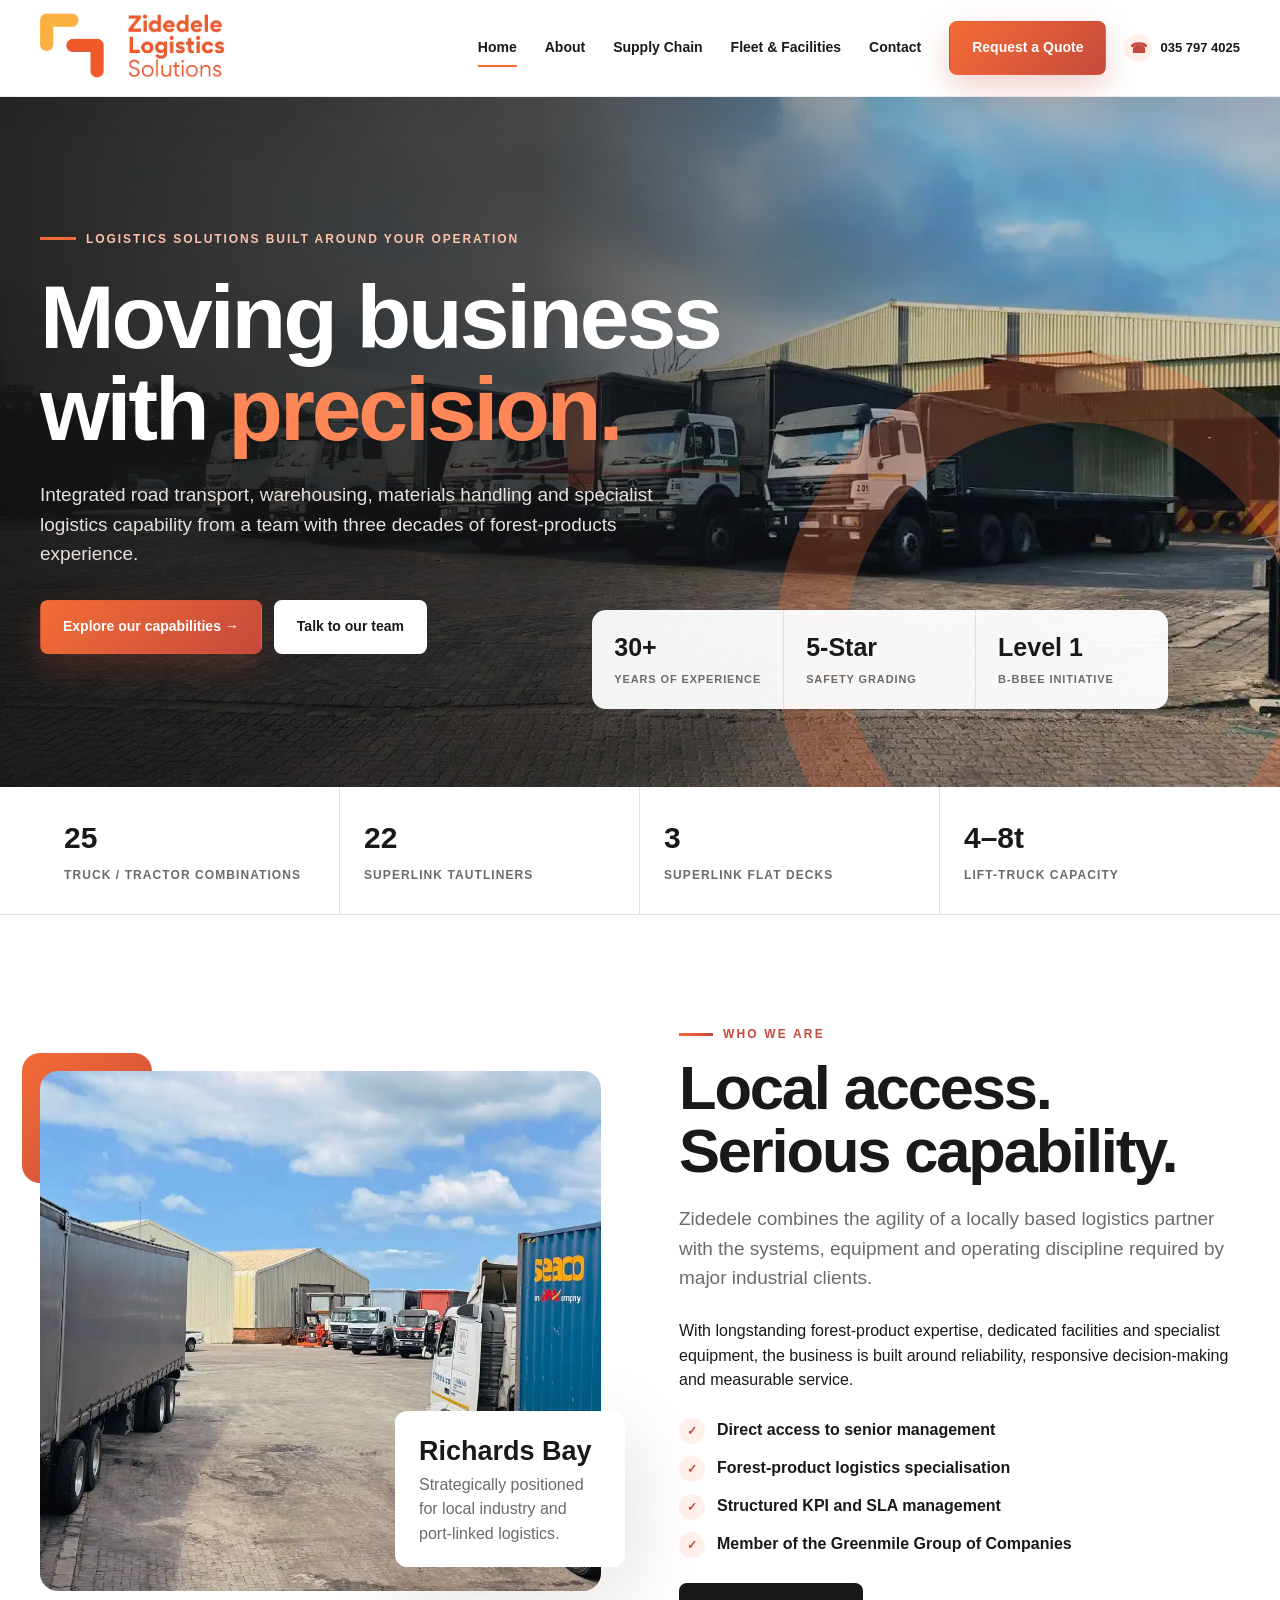
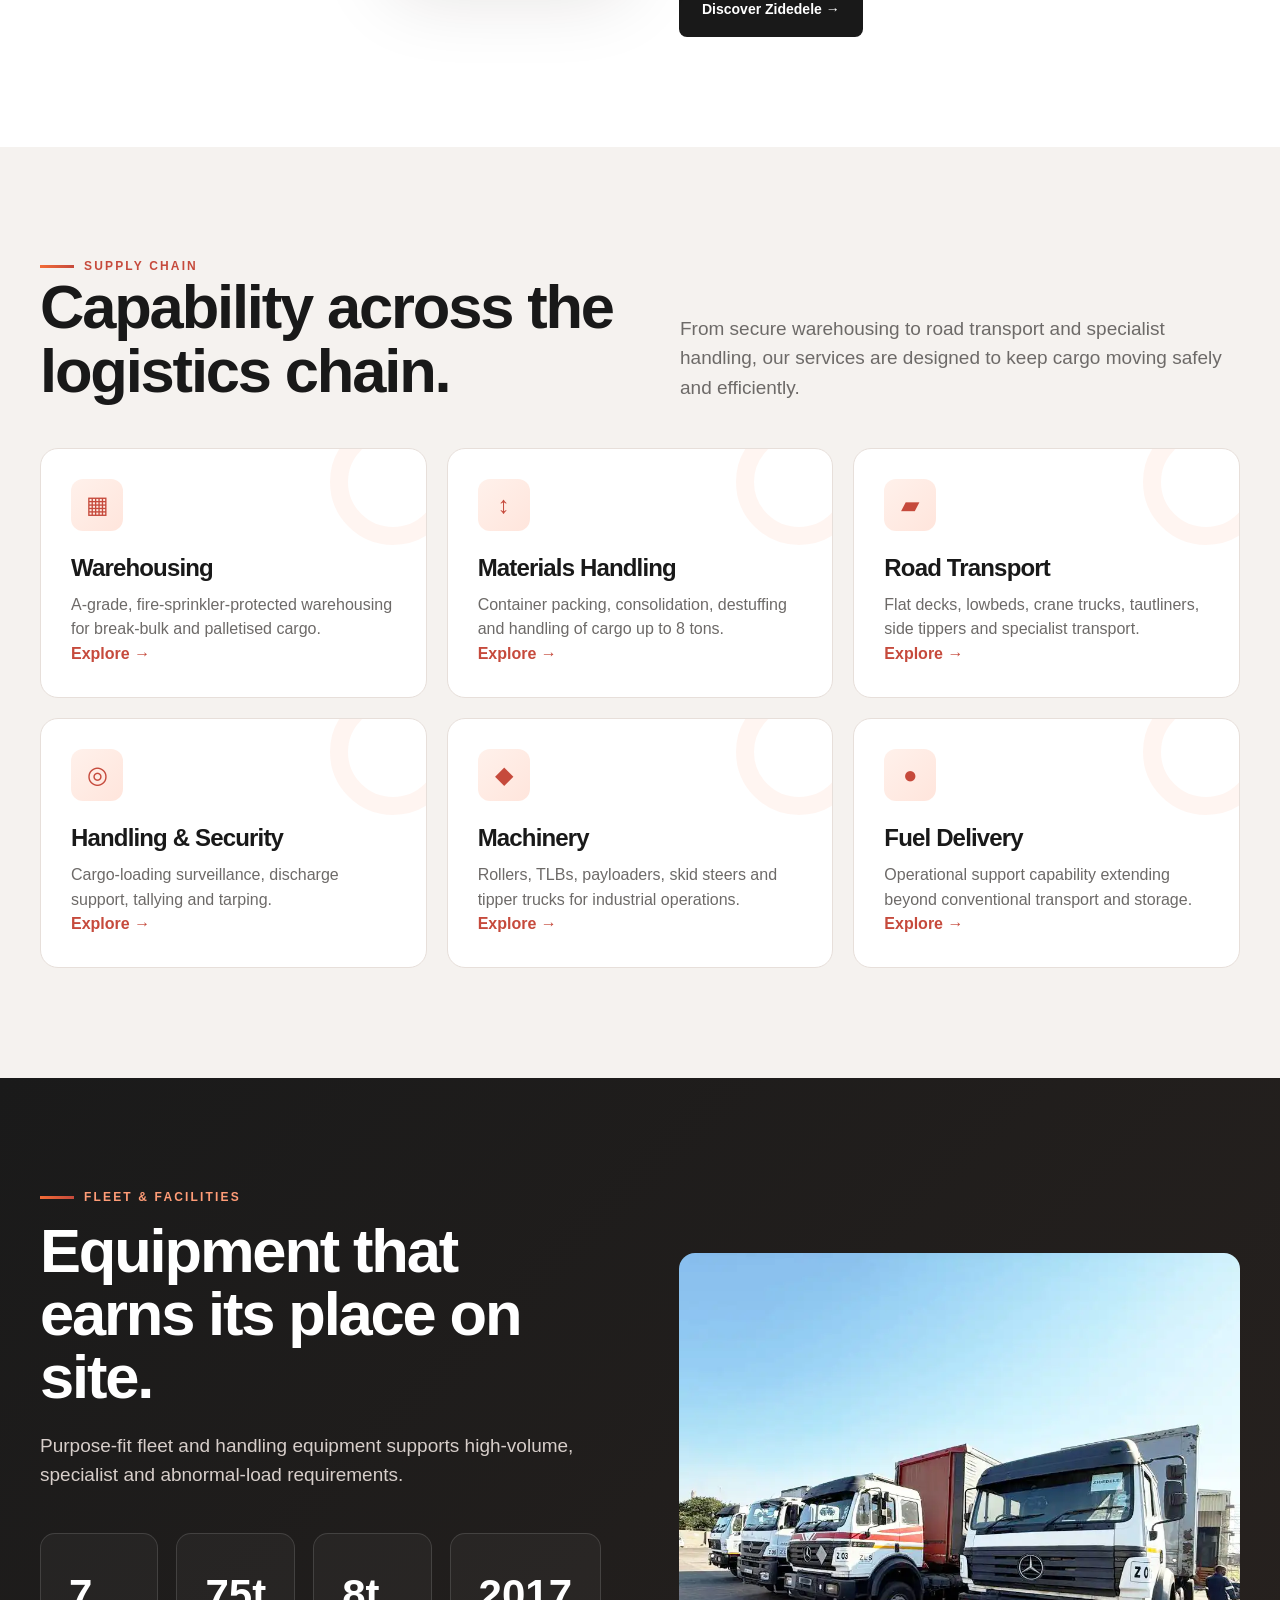
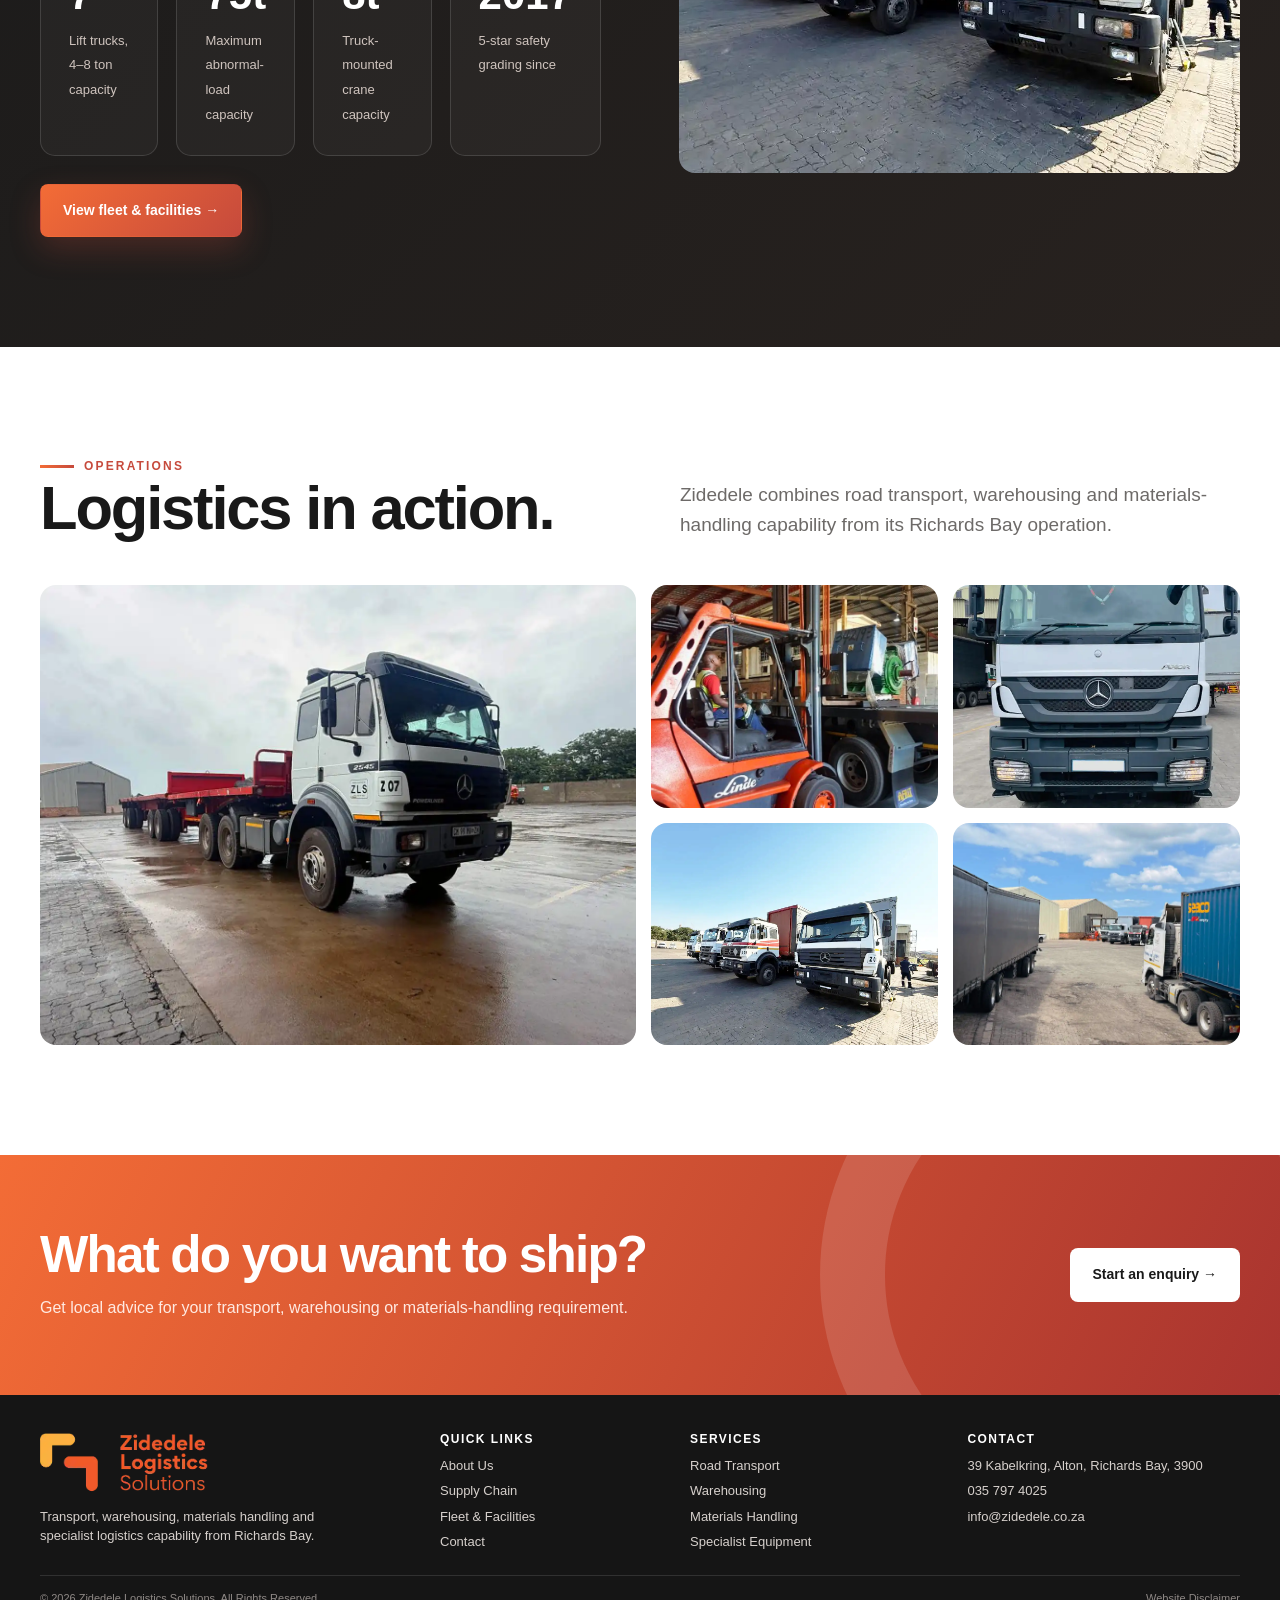
==== index.html @ f8663bba "Initial live Zidedele Logistics website" ====
<!doctype html><html lang="en"><head><meta charset="utf-8"><meta name="viewport" content="width=device-width,initial-scale=1"><meta name="description" content="Zidedele Logistics Solutions provides road transport, warehousing, materials handling and specialist logistics services from Richards Bay, South Africa."><title>Zidedele Logistics Solutions | Transport, Warehousing & Supply Chain</title><link rel="canonical" href="https://www.zidedele.co.za/"><meta name="robots" content="index,follow"><meta name="theme-color" content="#e95732"><meta property="og:type" content="website"><meta property="og:site_name" content="Zidedele Logistics Solutions"><meta property="og:locale" content="en_ZA"><meta property="og:title" content="Zidedele Logistics Solutions | Transport, Warehousing & Supply Chain"><meta property="og:description" content="Zidedele Logistics Solutions provides road transport, warehousing, materials handling and specialist logistics services from Richards Bay, South Africa."><meta property="og:url" content="https://www.zidedele.co.za/"><meta property="og:image" content="https://www.zidedele.co.za/assets/images/hero-banner.webp"><meta property="og:image:width" content="1280"><meta property="og:image:height" content="720"><meta name="twitter:card" content="summary_large_image"><link rel="apple-touch-icon" href="/assets/favicon.png"><script type="application/ld+json">{"@context":"https://schema.org","@type":"LocalBusiness","@id":"https://www.zidedele.co.za/#business","name":"Zidedele Logistics Solutions","url":"https://www.zidedele.co.za/","logo":"https://www.zidedele.co.za/assets/logo.webp","image":"https://www.zidedele.co.za/assets/images/hero-banner.webp","description":"Road transport, warehousing, materials handling and specialist logistics services from Richards Bay, South Africa.","telephone":"+27357974025","email":"info@zidedele.co.za","address":{"@type":"PostalAddress","streetAddress":"39 Kabelkring, Alton","addressLocality":"Richards Bay","addressRegion":"KwaZulu-Natal","postalCode":"3900","addressCountry":"ZA"},"areaServed":"South Africa","parentOrganization":{"@type":"Organization","name":"Greenmile Group of Companies"}}</script><link rel="icon" href="/assets/favicon.png" type="image/png"><link rel="stylesheet" href="/assets/styles.css?v=20261117"></head><body>
<header class="navbar"><div class="container nav-inner"><a href="/"><img class="logo" src="/assets/logo.webp" alt="Zidedele Logistics Solutions"></a><button class="menu-btn" type="button" aria-label="Toggle navigation" aria-expanded="false">☰</button><div class="nav-actions"><nav class="nav-links"><a class="active" href="/">Home</a><a href="/about">About</a><a href="/supply-chain">Supply Chain</a><a href="/fleet-facilities">Fleet & Facilities</a><a href="/contact">Contact</a><a class="btn btn-primary" href="/contact#quote">Request a Quote</a></nav><a class="header-contact" href="tel:+27357974025" aria-label="Call Zidedele Logistics on 035 797 4025"><span class="phone-icon" aria-hidden="true">☎</span><span>035 797 4025</span></a></div></div></header>
<section class="hero"><div class="container"><div class="hero-copy reveal"><div class="hero-kicker">Logistics solutions built around your operation</div><h1>Moving business with <em>precision.</em></h1><p class="lead">Integrated road transport, warehousing, materials handling and specialist logistics capability from a team with three decades of forest-products experience.</p><div class="hero-actions"><a class="btn btn-primary" href="/supply-chain">Explore our capabilities →</a><a class="btn btn-white" href="/contact">Talk to our team</a></div></div><div class="hero-rail"><div class="hero-stat"><strong>30+</strong><span>Years of experience</span></div><div class="hero-stat"><strong>5-Star</strong><span>Safety grading</span></div><div class="hero-stat"><strong>Level 1</strong><span>B-BBEE initiative</span></div></div></div></section>
<section class="trustbar"><div class="container trustgrid"><div class="trustitem"><strong>25</strong><span>Truck / tractor combinations</span></div><div class="trustitem"><strong>22</strong><span>Superlink tautliners</span></div><div class="trustitem"><strong>3</strong><span>Superlink flat decks</span></div><div class="trustitem"><strong>4–8t</strong><span>Lift-truck capacity</span></div></div></section>
<section class="section"><div class="container split"><div class="media-frame reveal"><img src="/assets/images/fleet-warehouse.webp" alt="Zidedele fleet and warehouse operation" loading="lazy"><div class="media-tag"><strong>Richards Bay</strong><span class="muted">Strategically positioned for local industry and port-linked logistics.</span></div></div><div class="content reveal"><div class="eyebrow">Who we are</div><h2>Local access. Serious capability.</h2><p class="lead">Zidedele combines the agility of a locally based logistics partner with the systems, equipment and operating discipline required by major industrial clients.</p><p>With longstanding forest-product expertise, dedicated facilities and specialist equipment, the business is built around reliability, responsive decision-making and measurable service.</p><div class="checklist"><div class="check"><i>✓</i><span>Direct access to senior management</span></div><div class="check"><i>✓</i><span>Forest-product logistics specialisation</span></div><div class="check"><i>✓</i><span>Structured KPI and SLA management</span></div><div class="check"><i>✓</i><span>Member of the Greenmile Group of Companies</span></div></div><a class="btn btn-dark" href="/about">Discover Zidedele →</a></div></div></section>
<section class="section services-bg"><div class="container"><div class="section-head reveal"><div><div class="eyebrow">Supply chain</div><h2>Capability across the logistics chain.</h2></div><p class="lead">From secure warehousing to road transport and specialist handling, our services are designed to keep cargo moving safely and efficiently.</p></div><div class="cards"><div class="card reveal"><div class="icon">▦</div><h3>Warehousing</h3><p>A-grade, fire-sprinkler-protected warehousing for break-bulk and palletised cargo.</p><a class="arrow" href="/supply-chain#warehousing">Explore →</a></div><div class="card reveal"><div class="icon">↕</div><h3>Materials Handling</h3><p>Container packing, consolidation, destuffing and handling of cargo up to 8 tons.</p><a class="arrow" href="/supply-chain#handling">Explore →</a></div><div class="card reveal"><div class="icon">▰</div><h3>Road Transport</h3><p>Flat decks, lowbeds, crane trucks, tautliners, side tippers and specialist transport.</p><a class="arrow" href="/supply-chain#transport">Explore →</a></div><div class="card reveal"><div class="icon">◎</div><h3>Handling & Security</h3><p>Cargo-loading surveillance, discharge support, tallying and tarping.</p><a class="arrow" href="/supply-chain#security">Explore →</a></div><div class="card reveal"><div class="icon">◆</div><h3>Machinery</h3><p>Rollers, TLBs, payloaders, skid steers and tipper trucks for industrial operations.</p><a class="arrow" href="/supply-chain#machinery">Explore →</a></div><div class="card reveal"><div class="icon">●</div><h3>Fuel Delivery</h3><p>Operational support capability extending beyond conventional transport and storage.</p><a class="arrow" href="/supply-chain#fuel">Explore →</a></div></div></div></section>
<section class="section band"><div class="container"><div class="split"><div class="content reveal"><div class="eyebrow">Fleet & facilities</div><h2>Equipment that earns its place on site.</h2><p class="lead">Purpose-fit fleet and handling equipment supports high-volume, specialist and abnormal-load requirements.</p><div class="metrics"><div class="metric"><strong>7</strong><span>Lift trucks, 4–8 ton capacity</span></div><div class="metric"><strong>75t</strong><span>Maximum abnormal-load capacity</span></div><div class="metric"><strong>8t</strong><span>Truck-mounted crane capacity</span></div><div class="metric"><strong>2017</strong><span>5-star safety grading since</span></div></div><div style="margin-top:28px"><a class="btn btn-primary" href="/fleet-facilities">View fleet & facilities →</a></div></div><div class="reveal"><div class="photo-strip" style="height:520px;grid-template-columns:1fr"><img src="/assets/images/fleet-warehouse-vehicle.webp" alt="Zidedele truck fleet" loading="lazy"></div></div></div></div></section>
<section class="section"><div class="container"><div class="section-head reveal"><div><div class="eyebrow">Operations</div><h2>Logistics in action.</h2></div><p class="lead">Zidedele combines road transport, warehousing and materials-handling capability from its Richards Bay operation.</p></div><div class="photo-strip reveal"><img src="/assets/images/fleet-image.webp" alt="Zidedele flat-deck truck" loading="lazy"><div class="stack"><img src="/assets/images/fork_lift.webp" alt="Zidedele forklift handling equipment" loading="lazy"><img src="/assets/images/fleet-warehouse-vehicle.webp" alt="Zidedele vehicle fleet" loading="lazy"></div><div class="stack"><img src="/assets/images/truck-front.webp" alt="Zidedele truck" loading="lazy"><img src="/assets/images/fleet-warehouse.webp" alt="Zidedele fleet at warehouse facility" loading="lazy"></div></div></div></section>
<section class="section-sm quote-band"><div class="container"><div><h2>What do you want to ship?</h2><p>Get local advice for your transport, warehousing or materials-handling requirement.</p></div><a class="btn btn-white" href="/contact#quote">Start an enquiry →</a></div></section>
<footer class="footer"><div class="container"><div class="footer-grid"><div><img class="logo footer-logo" src="/assets/logo.webp" alt="Zidedele Logistics Solutions"><p>Transport, warehousing, materials handling and specialist logistics capability from Richards Bay.</p></div><div><h4>Quick Links</h4><div class="footer-links"><a href="/about">About Us</a><a href="/supply-chain">Supply Chain</a><a href="/fleet-facilities">Fleet &amp; Facilities</a><a href="/contact">Contact</a></div></div><div><h4>Services</h4><div class="footer-links"><a href="/supply-chain#transport">Road Transport</a><a href="/supply-chain#warehousing">Warehousing</a><a href="/supply-chain#handling">Materials Handling</a><a href="/fleet-facilities">Specialist Equipment</a></div></div><div><h4>Contact</h4><div class="footer-links"><span>39 Kabelkring, Alton, Richards Bay, 3900</span><a href="tel:+27357974025">035 797 4025</a><a href="mailto:info@zidedele.co.za">info@zidedele.co.za</a></div></div></div><div class="footer-note"><span>© 2026 Zidedele Logistics Solutions. All Rights Reserved.</span><a href="/website-disclaimer">Website Disclaimer</a></div></div></footer><script src="/assets/site.js?v=20261117"></script></body></html>
---- assets/styles.css ----
:root{--orange:#f36c36;--red:#c64a3c;--red2:#a9342f;--ink:#191919;--ink2:#262626;--paper:#fff;--soft:#f5f2ef;--muted:#6d6a68;--line:#e7dfda;--gold:#f4a340;--shadow:0 24px 80px rgba(38,22,14,.14);--radius:22px}
*{box-sizing:border-box}html{scroll-behavior:smooth}body{margin:0;font-family:Inter,Arial,Helvetica,sans-serif;color:var(--ink);background:#fff;line-height:1.55}a{text-decoration:none;color:inherit}img{display:block;width:100%}button,input,textarea,select{font:inherit}.container{width:min(1200px,calc(100% - 48px));margin:auto}.eyebrow{font-size:12px;font-weight:900;letter-spacing:.18em;text-transform:uppercase;color:var(--red);display:flex;align-items:center;gap:10px}.eyebrow:before{content:"";width:34px;height:3px;background:linear-gradient(90deg,var(--orange),var(--red))}.section{padding:110px 0}.section-sm{padding:74px 0}.muted{color:var(--muted)}h1,h2,h3,h4{margin:0;line-height:1.03;letter-spacing:-.035em}h1{font-size:clamp(52px,7vw,92px)}h2{font-size:clamp(38px,4.8vw,66px)}h3{font-size:clamp(24px,2.2vw,32px)}p{margin:0}.lead{font-size:19px;color:var(--muted);max-width:720px}.btn{display:inline-flex;align-items:center;justify-content:center;gap:10px;padding:15px 22px;border-radius:8px;font-weight:850;font-size:14px;transition:.25s;border:1px solid transparent}.btn-primary{background:linear-gradient(135deg,var(--orange),var(--red));color:#fff;box-shadow:0 12px 30px rgba(198,74,60,.25)}.btn-primary:hover{transform:translateY(-2px);box-shadow:0 18px 40px rgba(198,74,60,.32)}.btn-dark{background:var(--ink);color:#fff}.btn-outline{border-color:#d9cec8;background:#fff}.btn-white{background:#fff;color:var(--ink)}
.navbar{position:sticky;top:0;z-index:90;background:#fff;box-shadow:0 10px 35px rgba(20,20,20,.08);border-bottom:1px solid rgba(0,0,0,.07)}.nav-inner{min-height:96px;display:flex;align-items:center;justify-content:space-between;gap:22px}.logo{width:185px}.nav-actions{display:flex;align-items:center;gap:18px}.nav-links{display:flex;align-items:center;gap:28px;font-size:14px;font-weight:800}.nav-links a:not(.btn){position:relative}.nav-links a:not(.btn):after{content:"";position:absolute;left:0;right:100%;bottom:-8px;height:2px;background:var(--orange);transition:.2s}.nav-links a:hover:after,.nav-links a.active:after{right:0}.menu-btn{display:none;border:0;background:none;font-size:28px}.header-contact{font-size:13px;font-weight:800;color:var(--ink);padding:8px 0;white-space:nowrap;display:inline-flex;align-items:center;gap:8px;transition:color .2s}.header-contact:hover{color:var(--orange)}.phone-icon{width:28px;height:28px;border-radius:50%;display:inline-grid;place-items:center;background:#fff0ea;color:var(--red);font-size:14px;line-height:1;flex:0 0 28px}
.hero{min-height:690px;position:relative;display:flex;align-items:center;overflow:hidden;background:#1c1c1c}.hero:before{content:"";position:absolute;inset:0;background:linear-gradient(90deg,rgba(19,19,19,.92) 0%,rgba(19,19,19,.76) 42%,rgba(19,19,19,.22) 72%,rgba(19,19,19,.14) 100%),url('images/hero-banner.webp') center/cover no-repeat}.hero:after{content:"";position:absolute;right:-85px;bottom:-155px;width:450px;height:450px;border:70px solid rgba(243,108,54,.27);border-radius:50%}.hero .container{position:relative;z-index:2}.hero-copy{max-width:800px;padding:90px 0;color:#fff}.hero h1{max-width:820px}.hero h1 em{font-style:normal;color:#ff8757}.hero .lead{color:#e7e0dc;margin:25px 0 32px;max-width:670px}.hero-actions{display:flex;gap:12px;flex-wrap:wrap}.hero-kicker{display:flex;gap:10px;margin-bottom:22px;font-size:12px;font-weight:900;letter-spacing:.16em;text-transform:uppercase;color:#ffc2a8}.hero-kicker:before{content:"";width:36px;height:3px;background:var(--orange);margin-top:7px}.hero-rail{position:absolute;right:6%;bottom:35px;z-index:3;display:grid;grid-template-columns:repeat(3,1fr);background:rgba(255,255,255,.95);border-radius:14px;overflow:hidden;box-shadow:var(--shadow);min-width:520px}.hero-stat{padding:18px 22px;border-right:1px solid var(--line)}.hero-stat:last-child{border:0}.hero-stat strong{display:block;font-size:25px}.hero-stat span{font-size:11px;letter-spacing:.08em;text-transform:uppercase;color:var(--muted);font-weight:800}
.page-hero{padding:105px 0 90px;position:relative;overflow:hidden;background:#1b1b1b;color:#fff}.page-hero:before{content:"";position:absolute;inset:0;background:linear-gradient(90deg,rgba(20,20,20,.94),rgba(20,20,20,.75),rgba(20,20,20,.25)),url('images/fleet-warehouse.webp') center/cover no-repeat;opacity:.75}.page-hero .container{position:relative;z-index:2}.page-hero h1{font-size:clamp(50px,6vw,78px);max-width:850px}.page-hero p{max-width:680px;color:#eee;margin-top:18px;font-size:18px}.crumb{display:flex;gap:8px;font-size:12px;text-transform:uppercase;letter-spacing:.12em;color:#f6a78a;font-weight:900;margin-bottom:20px}
.trustbar{border-bottom:1px solid var(--line);background:#fff}.trustgrid{display:grid;grid-template-columns:repeat(4,1fr)}.trustitem{padding:28px 24px;border-right:1px solid var(--line)}.trustitem:last-child{border:0}.trustitem strong{font-size:30px;display:block}.trustitem span{font-size:12px;color:var(--muted);text-transform:uppercase;letter-spacing:.09em;font-weight:800}.split{display:grid;grid-template-columns:1fr 1fr;gap:78px;align-items:center}.media-frame{position:relative}.media-frame img{height:520px;object-fit:cover;border-radius:18px}.media-frame:before{content:"";position:absolute;left:-18px;top:-18px;width:130px;height:130px;background:linear-gradient(135deg,var(--orange),var(--red));border-radius:18px;z-index:-1}.media-tag{position:absolute;right:-24px;bottom:24px;background:#fff;padding:20px 24px;border-radius:12px;box-shadow:var(--shadow);max-width:230px}.media-tag strong{font-size:27px;display:block}.content h2{margin:12px 0 22px}.content .lead{margin-bottom:26px}.content p+p{margin-top:16px}.checklist{display:grid;gap:12px;margin:25px 0}.check{display:flex;gap:12px;align-items:flex-start;font-weight:700}.check i{width:26px;height:26px;display:grid;place-items:center;border-radius:50%;background:#fff0ea;color:var(--red);font-style:normal;font-size:12px;flex:0 0 26px}
.services-bg{background:var(--soft)}.section-head{display:flex;justify-content:space-between;align-items:end;gap:40px;margin-bottom:46px}.section-head .lead{max-width:560px}.cards{display:grid;grid-template-columns:repeat(3,1fr);gap:20px}.card{background:#fff;border:1px solid var(--line);border-radius:18px;padding:30px;transition:.25s;position:relative;overflow:hidden}.card:hover{transform:translateY(-5px);box-shadow:0 18px 55px rgba(43,23,14,.10);border-color:#e6b39e}.icon{width:52px;height:52px;border-radius:12px;display:grid;place-items:center;background:linear-gradient(135deg,#fff1eb,#ffe5dc);color:var(--red);font-size:24px;margin-bottom:25px}.card h3{font-size:24px;margin-bottom:12px}.card p{color:var(--muted)}.card .arrow{margin-top:24px;color:var(--red);font-weight:900}.card:after{content:"";position:absolute;right:-30px;top:-30px;width:90px;height:90px;border:18px solid rgba(243,108,54,.07);border-radius:50%}
.band{background:linear-gradient(135deg,#1a1a1a,#28221f);color:#fff}.band .eyebrow{color:#ff9c77}.band .lead{color:#d7ceca}.metrics{display:grid;grid-template-columns:repeat(4,1fr);gap:18px;margin-top:44px}.metric{border:1px solid rgba(255,255,255,.13);border-radius:15px;padding:28px;background:rgba(255,255,255,.04)}.metric strong{font-size:42px;display:block;color:#fff}.metric span{color:#cfc4be;font-size:13px}.photo-strip{display:grid;grid-template-columns:1.35fr .65fr .65fr;gap:15px;height:460px}.photo-strip img{width:100%;height:100%;object-fit:cover;object-position:center;border-radius:16px}.photo-strip>img{object-position:center center}.photo-strip .stack{display:grid;grid-template-rows:1fr 1fr;gap:15px;min-height:0}.photo-strip .stack img{min-height:0}.photo-strip .stack:first-of-type img:first-child{object-position:center center}.photo-strip .stack:first-of-type img:last-child{object-position:center center}.photo-strip .stack:last-of-type img:first-child{object-position:center center}.photo-strip .stack:last-of-type img:last-child{object-position:center center}
.quote-band{background:linear-gradient(115deg,var(--orange),var(--red2));color:#fff;position:relative;overflow:hidden}.quote-band:after{content:"";position:absolute;right:-100px;top:-160px;width:430px;height:430px;border:65px solid rgba(255,255,255,.13);border-radius:50%}.quote-band .container{position:relative;z-index:2;display:flex;justify-content:space-between;align-items:center;gap:40px}.quote-band h2{font-size:clamp(38px,4vw,56px);max-width:710px}.quote-band p{max-width:600px;color:#ffeae2;margin-top:14px}
.timeline{display:grid;grid-template-columns:repeat(4,1fr);gap:0;margin-top:45px;border-top:1px solid var(--line)}.timeline .step{padding:28px 25px;border-right:1px solid var(--line);position:relative}.timeline .step:before{content:"";width:14px;height:14px;background:var(--orange);border-radius:50%;position:absolute;top:-7px;left:24px}.timeline strong{font-size:30px}.timeline p{color:var(--muted);margin-top:10px}
.kpi-grid{display:grid;grid-template-columns:repeat(3,1fr);gap:18px}.kpi{padding:24px;border:1px solid var(--line);border-radius:14px;background:#fff}.kpi strong{font-size:20px;display:block;margin-bottom:8px}.kpi p{color:var(--muted)}
.service-row{display:grid;grid-template-columns:.78fr 1.22fr;gap:55px;padding:48px 0;border-bottom:1px solid var(--line);align-items:center}.service-row:nth-child(even){grid-template-columns:1.22fr .78fr}.service-row:nth-child(even) .service-image{order:2}.service-image img{height:330px;object-fit:cover;border-radius:16px}.service-num{color:var(--orange);font-size:13px;font-weight:900;letter-spacing:.15em}.service-copy h2{font-size:42px;margin:10px 0 16px}.service-copy p{color:var(--muted);font-size:17px}.bullet-line{display:flex;gap:10px;flex-wrap:wrap;margin-top:20px}.pill{font-size:12px;font-weight:850;padding:8px 11px;border-radius:999px;background:#fff0ea;color:var(--red)}
.fleet-grid{display:grid;grid-template-columns:repeat(3,1fr);gap:20px}.fleet-card{border-radius:18px;overflow:hidden;background:#fff;border:1px solid var(--line)}.fleet-card img{height:240px;object-fit:cover}.fleet-card .body{padding:24px}.fleet-card strong{display:block;font-size:34px}.fleet-card p{color:var(--muted);margin-top:6px}.equipment-grid{display:grid;grid-template-columns:repeat(2,1fr);gap:18px}.equipment{padding:28px;border-radius:16px;background:var(--soft);border-left:4px solid var(--orange)}.equipment h3{font-size:22px;margin-bottom:8px}.equipment p{color:var(--muted)}
.sherq-grid{display:grid;grid-template-columns:repeat(3,1fr);gap:18px}.sherq{padding:28px;border:1px solid var(--line);border-radius:16px}.sherq .big{font-size:38px;font-weight:900;color:var(--red);margin-bottom:10px}.sherq p{color:var(--muted)}
.contact-grid{display:grid;grid-template-columns:.85fr 1.15fr;gap:28px}.contact-panel,.form-panel{border-radius:20px;padding:38px}.contact-panel{background:#1e1e1e;color:#fff}.contact-panel p{color:#d2cbc6}.contact-list{display:grid;gap:22px;margin-top:32px}.contact-item{display:grid;grid-template-columns:42px 1fr;gap:12px}.contact-item i{width:42px;height:42px;background:#322824;border-radius:10px;display:grid;place-items:center;color:#ff8a5f;font-style:normal}.contact-item small{color:#aaa;display:block;text-transform:uppercase;letter-spacing:.1em;font-weight:800}.form-panel{border:1px solid var(--line);box-shadow:0 14px 50px rgba(30,20,15,.07)}.form-grid{display:grid;grid-template-columns:1fr 1fr;gap:15px}.field{display:grid;gap:8px}.field.full{grid-column:1/-1}.field label{font-size:12px;font-weight:850;text-transform:uppercase;letter-spacing:.08em}.field input,.field select,.field textarea{width:100%;padding:14px;border:1px solid #dcd3ce;border-radius:9px;background:#fff}.field textarea{min-height:130px;resize:vertical}.map{height:430px;border:0;width:100%;display:block}
.footer{background:#151515;color:#d6d0cc;padding:38px 0 16px}.footer-grid{display:grid;grid-template-columns:1.35fr .8fr .9fr 1fr;gap:32px}.footer .logo{filter:none;background:transparent;border-radius:0;padding:0;width:168px;height:auto}.footer p{margin-top:12px;max-width:330px;font-size:13px;line-height:1.45}.footer a{transition:color .2s}.footer-note a{color:#8f8986}.footer-note a:hover{color:#ff8b60}.footer h4{font-size:12px;text-transform:uppercase;letter-spacing:.12em;color:#fff;margin-bottom:12px}.footer-links{display:grid;gap:7px;font-size:13px;line-height:1.4}.footer-links a:hover{color:#ff8b60}.footer-note{border-top:1px solid #303030;margin-top:24px;padding-top:14px;display:flex;justify-content:space-between;font-size:11px;color:#8f8986}
.reveal{opacity:0;transform:translateY(18px);transition:.7s}.reveal.in{opacity:1;transform:none}
@media(max-width:950px){.topline{display:none}.nav-actions{width:100%;justify-content:space-between}.nav-links{display:none;position:absolute;top:96px;left:0;right:0;background:#fff;padding:22px 24px;flex-direction:column;align-items:flex-start;border-bottom:1px solid var(--line);box-shadow:0 15px 30px rgba(0,0,0,.08);gap:18px}.nav-links.open{display:flex}.nav-links .btn{width:100%;justify-content:center}.menu-btn{display:block}.header-contact{display:none}.hero{min-height:760px}.hero:before{background:linear-gradient(90deg,rgba(19,19,19,.94),rgba(19,19,19,.78)),url('images/hero-banner.webp') center/cover}.hero-rail{position:relative;right:auto;bottom:auto;min-width:0;width:min(100%,680px);margin-bottom:30px}.trustgrid,.metrics{grid-template-columns:repeat(2,1fr)}.split,.contact-grid{grid-template-columns:1fr;gap:45px}.cards,.fleet-grid,.sherq-grid,.kpi-grid{grid-template-columns:repeat(2,1fr)}.photo-strip{grid-template-columns:1fr 1fr;height:620px}.photo-strip>img{grid-row:1/3;min-height:0}.photo-strip .stack{grid-template-rows:1fr 1fr}.service-row,.service-row:nth-child(even){grid-template-columns:1fr}.service-row:nth-child(even) .service-image{order:0}.footer-grid{grid-template-columns:1fr 1fr}.quote-band .container{align-items:flex-start;flex-direction:column}.timeline{grid-template-columns:1fr 1fr}.equipment-grid{grid-template-columns:1fr}}
@media(max-width:620px){.container{width:min(100% - 30px,1200px)}.section{padding:78px 0}.section-sm{padding:56px 0}.logo{width:165px}.hero{min-height:820px}.hero-copy{padding:70px 0 28px}.hero h1{font-size:48px}.hero-rail{grid-template-columns:1fr}.hero-stat{border-right:0;border-bottom:1px solid var(--line)}.trustgrid,.metrics,.cards,.fleet-grid,.sherq-grid,.kpi-grid,.form-grid,.timeline{grid-template-columns:1fr}.trustitem{border-right:0;border-bottom:1px solid var(--line)}.section-head{align-items:flex-start;flex-direction:column}.media-frame img{height:390px}.media-tag{right:10px}.photo-strip{display:grid;grid-template-columns:1fr;height:auto}.photo-strip img{height:260px;max-height:none;object-fit:cover}.photo-strip>img{grid-row:auto;min-height:0}.photo-strip .stack{grid-template-rows:auto}.photo-strip .stack img{height:260px;max-height:none}.footer-grid{grid-template-columns:1fr;gap:30px}.footer-note{flex-direction:column;gap:10px}.service-copy h2{font-size:36px}.contact-panel,.form-panel{padding:27px}}

.form-status{min-height:20px;margin-top:10px;font-size:13px;color:var(--muted)}

/* Direct enquiry form submission */
.hp-field{position:absolute!important;left:-9999px!important;width:1px!important;height:1px!important;opacity:0!important;pointer-events:none!important}
.form-status{min-height:20px;margin-top:10px;font-size:13px;color:var(--muted)}
.form-status.sending{color:var(--muted)}
.form-status.success{color:#2d6a3f;font-weight:700}
.form-status.error{color:#a72f22;font-weight:700}
#quote-form button[disabled]{opacity:.7;cursor:not-allowed}

/* Contact form validation and confirmation */
.field .field-error{display:none;margin-top:6px;font-size:12px;font-weight:700;color:#a72f22}
.field.has-error input,.field.has-error select,.field.has-error textarea{border-color:#c33b2d;box-shadow:0 0 0 3px rgba(195,59,45,.10)}
.field.has-error .field-error{display:block}
.validation-summary{display:none;margin:0 0 18px;padding:14px 16px;border:1px solid rgba(195,59,45,.32);border-left:4px solid #c33b2d;border-radius:10px;background:#fff5f3;color:#7f231a;font-size:13px;line-height:1.5}
.validation-summary.show{display:block}
.validation-summary strong{display:block;margin-bottom:3px;color:#641a13}
.form-status.success{margin-top:14px;padding:13px 15px;border-radius:10px;background:#eef8f1;border:1px solid #b9dfc4;color:#24633a;font-weight:800}
.form-status.error{margin-top:14px;padding:13px 15px;border-radius:10px;background:#fff3f1;border:1px solid #efc1ba;color:#8b2a20;font-weight:800}
.form-success-overlay{position:fixed;inset:0;z-index:9999;display:none;align-items:center;justify-content:center;padding:24px;background:rgba(20,20,20,.58);backdrop-filter:blur(3px)}
.form-success-overlay.show{display:flex}
.form-success-card{width:min(500px,100%);background:#fff;border-radius:18px;padding:32px;box-shadow:0 28px 80px rgba(0,0,0,.28);text-align:center;border-top:5px solid var(--orange)}
.form-success-icon{width:58px;height:58px;margin:0 auto 16px;border-radius:50%;display:grid;place-items:center;background:#eef8f1;color:#24633a;font-size:28px;font-weight:900}
.form-success-card h3{margin:0 0 10px;font-size:28px;color:var(--ink)}
.form-success-card p{margin:0 0 20px;color:var(--muted);line-height:1.55}
.form-success-card .btn{min-width:130px}

.legal{max-width:820px}.legal h2{font-size:clamp(24px,3vw,30px);margin:42px 0 12px}.legal h2:first-child{margin-top:0}.legal p,.legal li{font-size:17px;line-height:1.75;color:var(--muted)}.legal ul{padding-left:22px;margin:10px 0 0}.legal a{color:var(--red);text-decoration:underline}
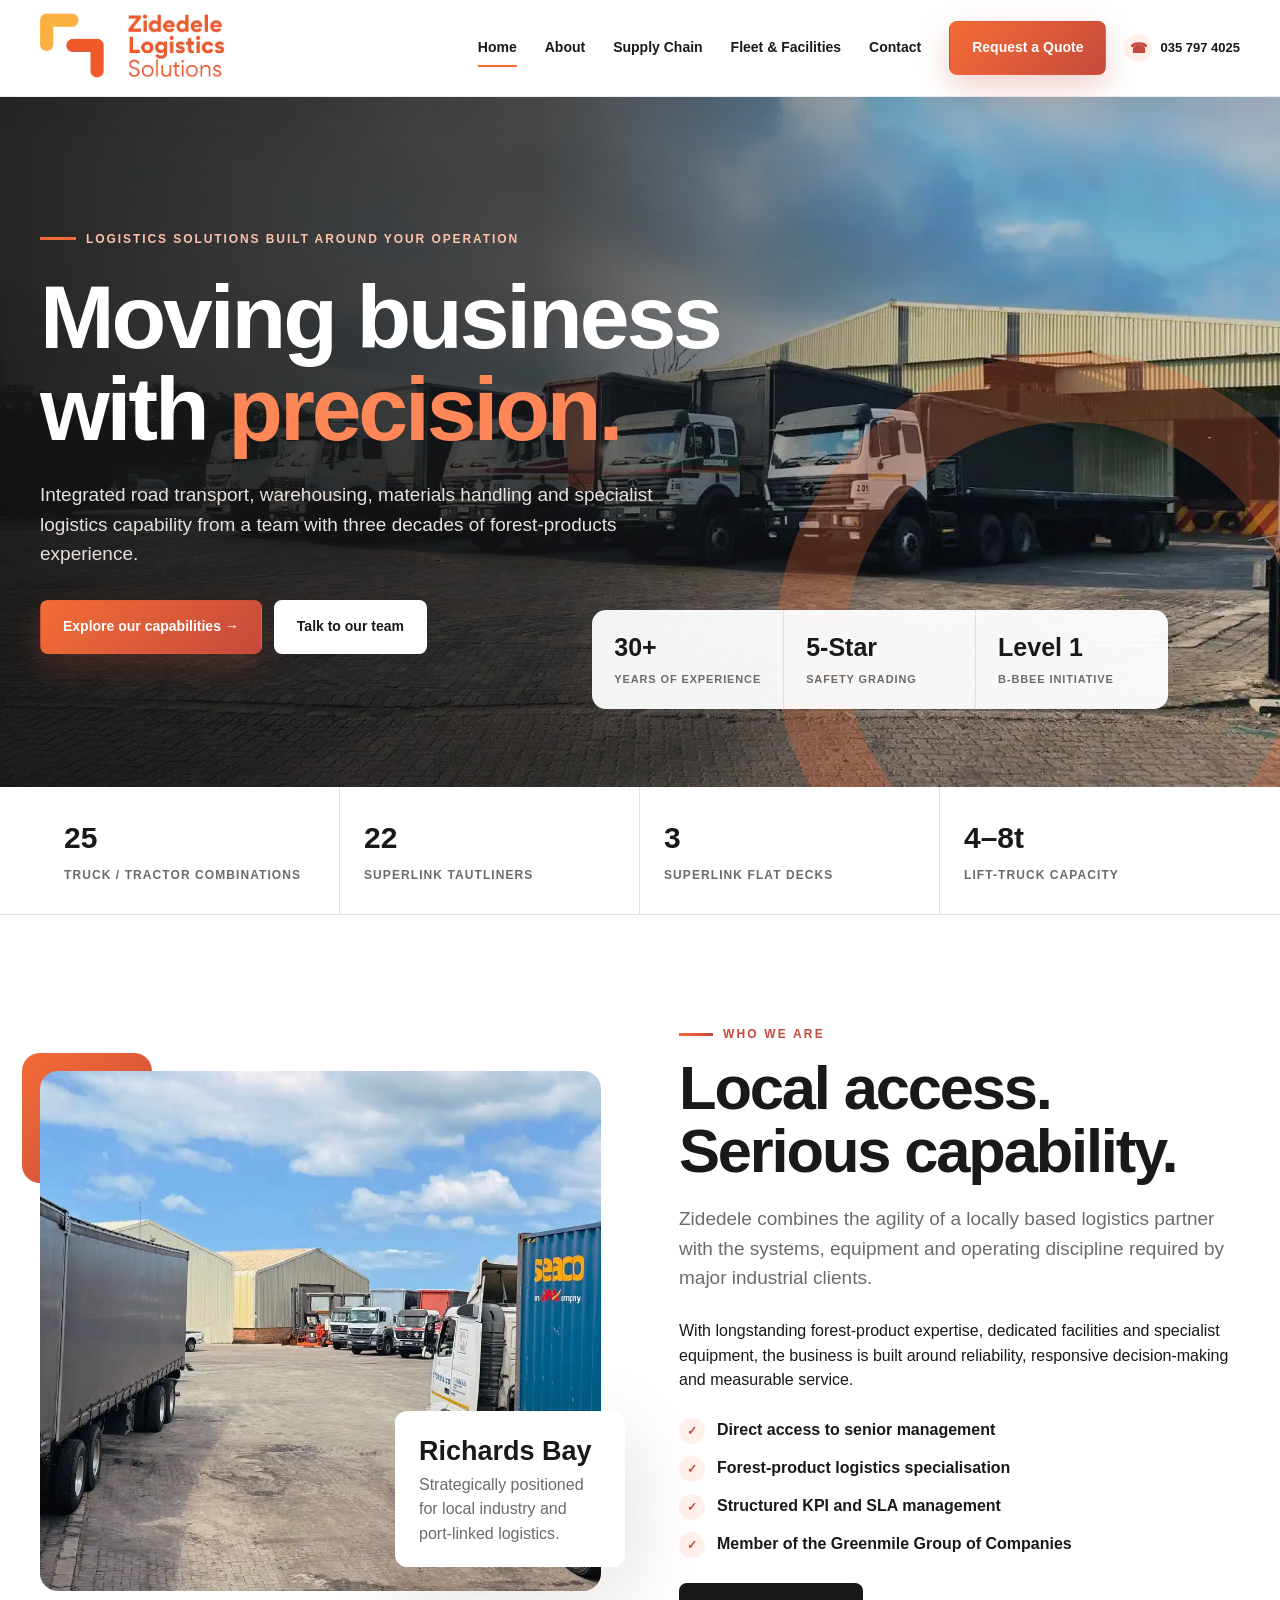
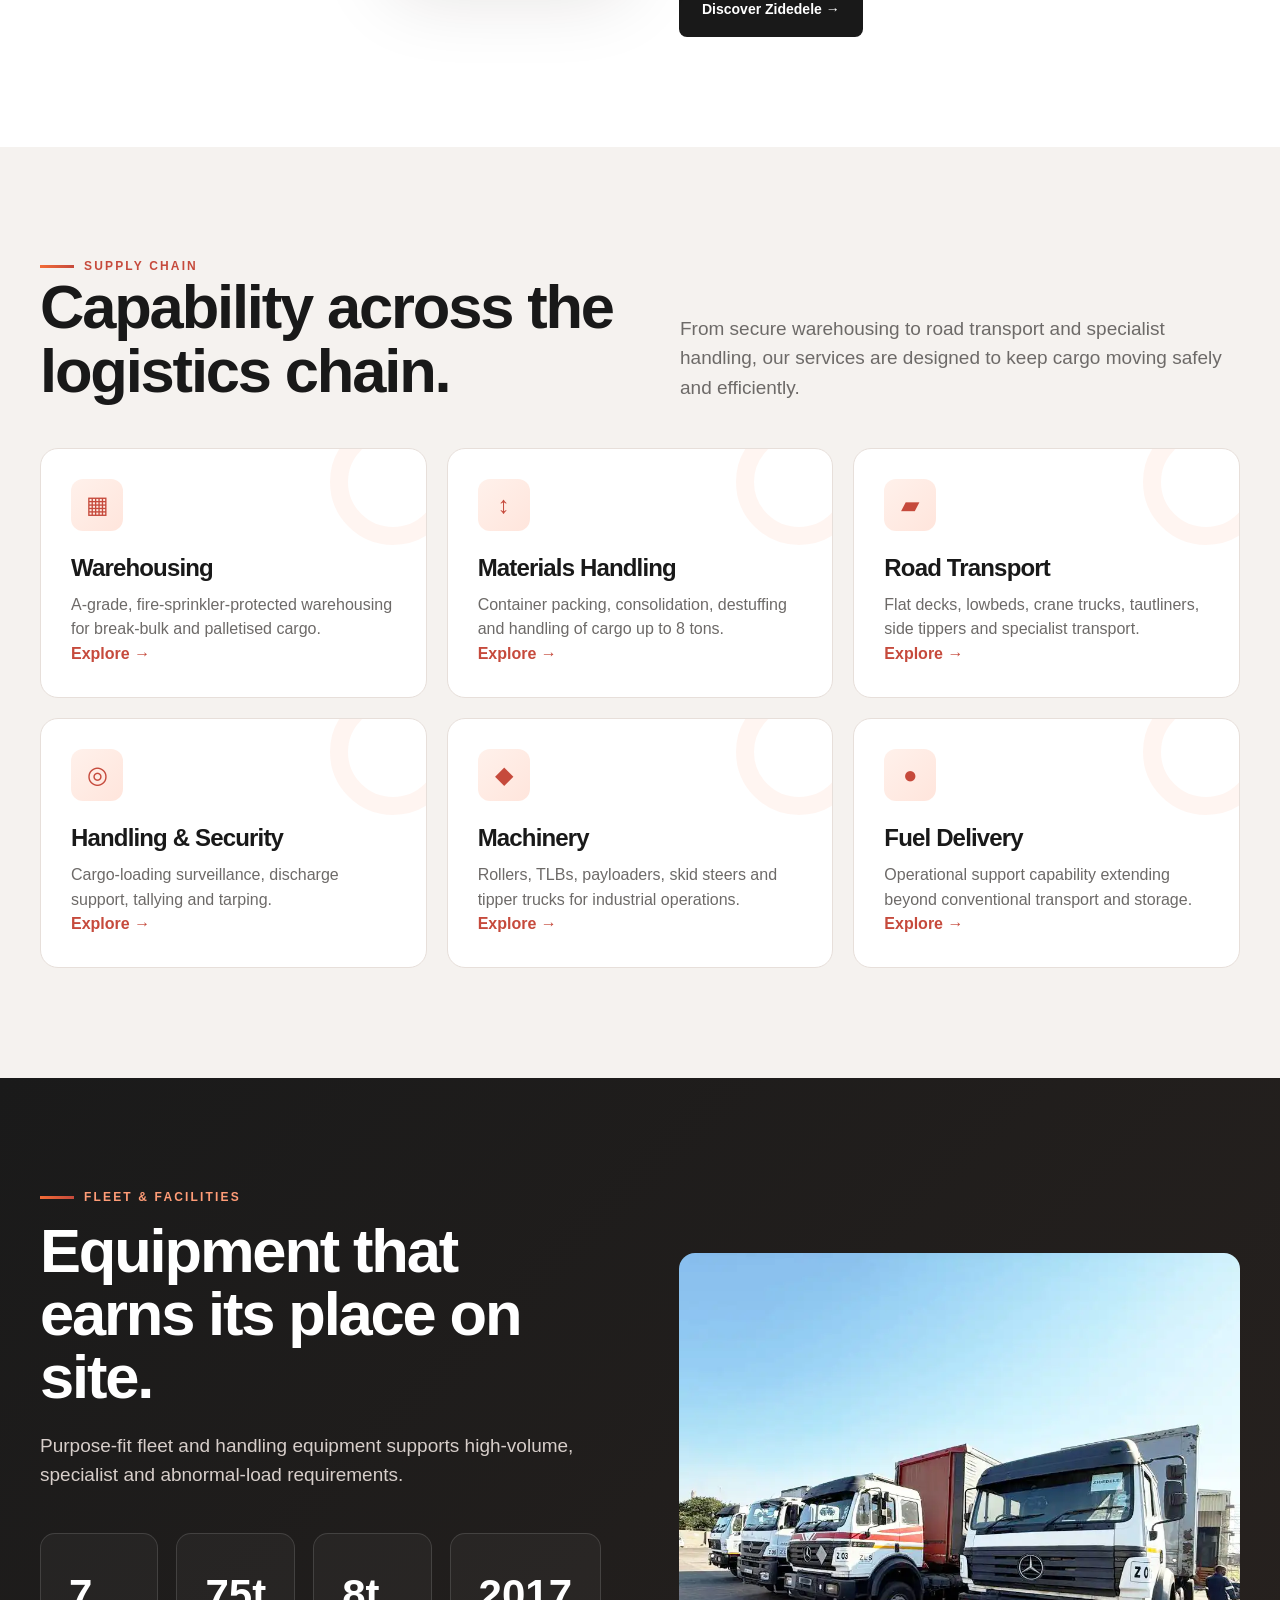
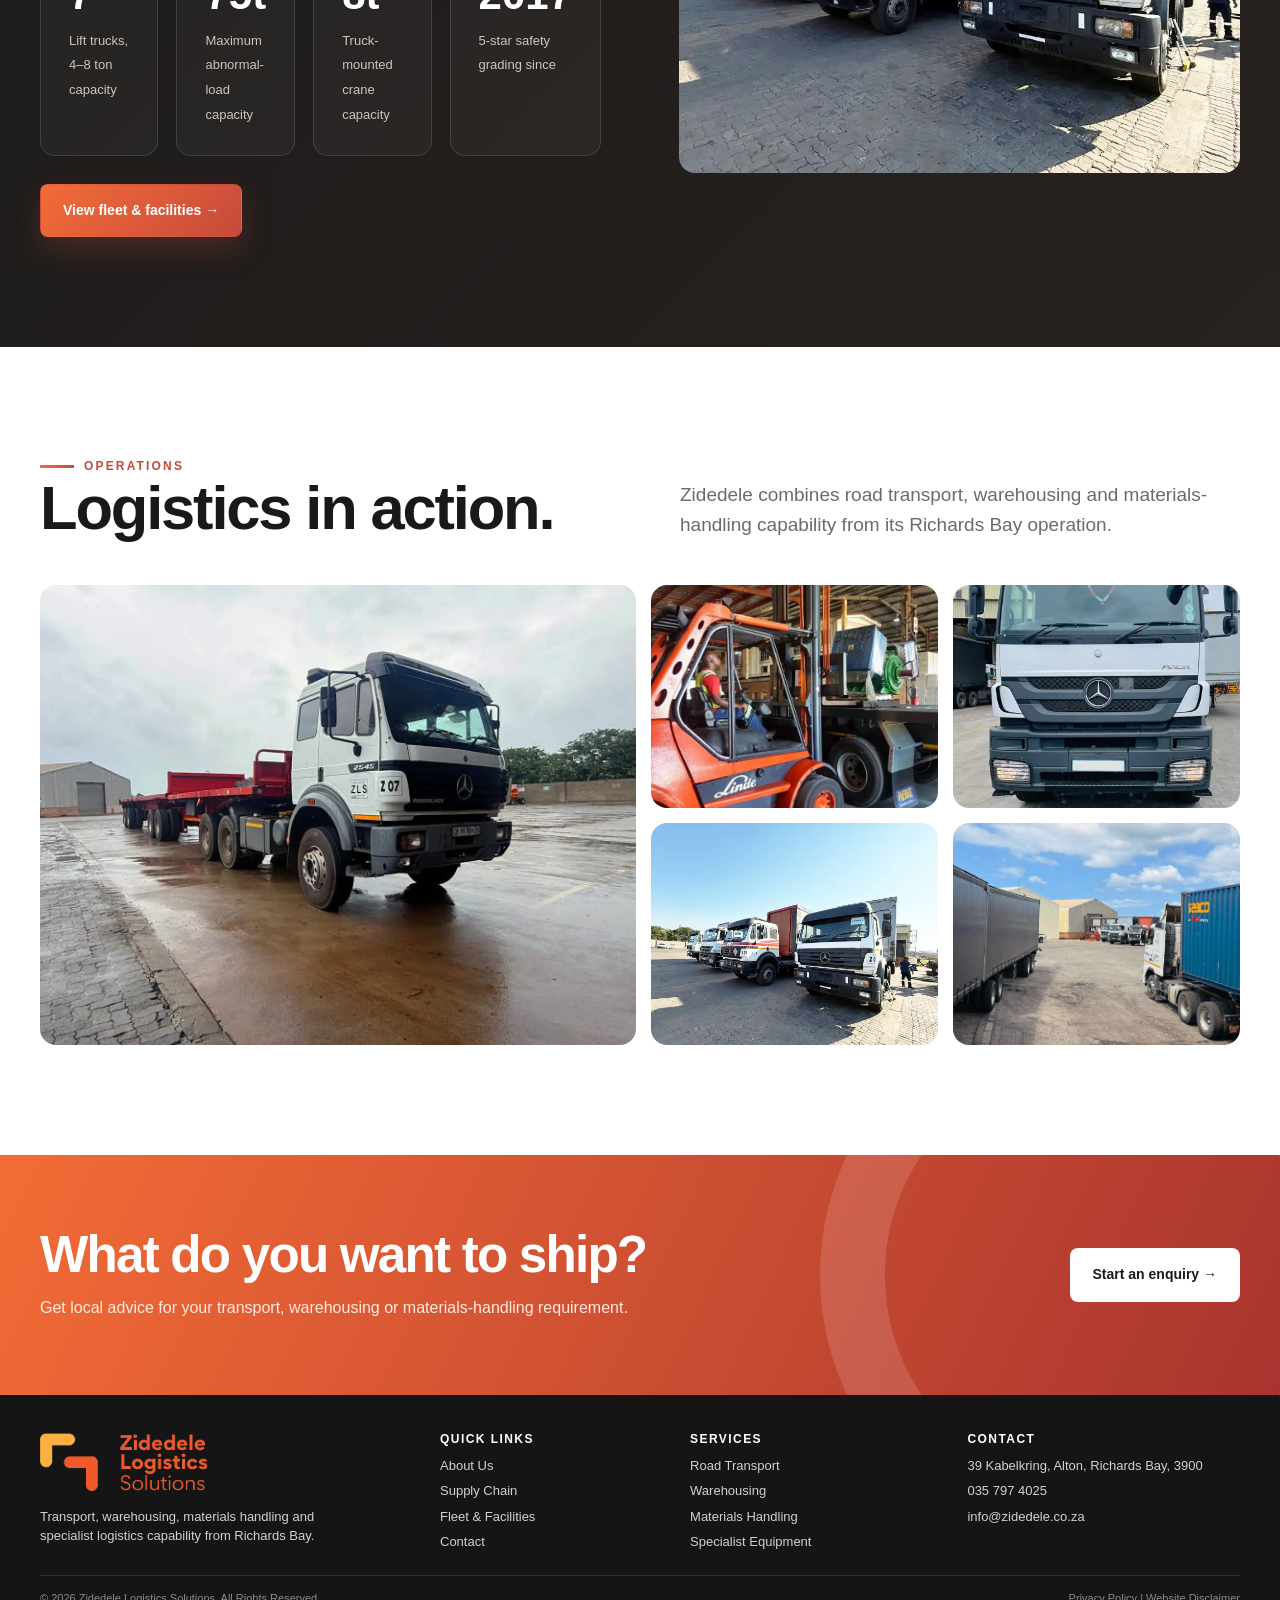
==== commit b6d7eee4: "Add POPIA privacy policy and consent handling" ====
--- a/index.html
+++ b/index.html
@@ -1,4 +1,4 @@
-<!doctype html><html lang="en"><head><meta charset="utf-8"><meta name="viewport" content="width=device-width,initial-scale=1"><meta name="description" content="Zidedele Logistics Solutions provides road transport, warehousing, materials handling and specialist logistics services from Richards Bay, South Africa."><title>Zidedele Logistics Solutions | Transport, Warehousing & Supply Chain</title><link rel="canonical" href="https://www.zidedele.co.za/"><meta name="robots" content="index,follow"><meta name="theme-color" content="#e95732"><meta property="og:type" content="website"><meta property="og:site_name" content="Zidedele Logistics Solutions"><meta property="og:locale" content="en_ZA"><meta property="og:title" content="Zidedele Logistics Solutions | Transport, Warehousing & Supply Chain"><meta property="og:description" content="Zidedele Logistics Solutions provides road transport, warehousing, materials handling and specialist logistics services from Richards Bay, South Africa."><meta property="og:url" content="https://www.zidedele.co.za/"><meta property="og:image" content="https://www.zidedele.co.za/assets/images/hero-banner.webp"><meta property="og:image:width" content="1280"><meta property="og:image:height" content="720"><meta name="twitter:card" content="summary_large_image"><link rel="apple-touch-icon" href="/assets/favicon.png"><script type="application/ld+json">{"@context":"https://schema.org","@type":"LocalBusiness","@id":"https://www.zidedele.co.za/#business","name":"Zidedele Logistics Solutions","url":"https://www.zidedele.co.za/","logo":"https://www.zidedele.co.za/assets/logo.webp","image":"https://www.zidedele.co.za/assets/images/hero-banner.webp","description":"Road transport, warehousing, materials handling and specialist logistics services from Richards Bay, South Africa.","telephone":"+27357974025","email":"info@zidedele.co.za","address":{"@type":"PostalAddress","streetAddress":"39 Kabelkring, Alton","addressLocality":"Richards Bay","addressRegion":"KwaZulu-Natal","postalCode":"3900","addressCountry":"ZA"},"areaServed":"South Africa","parentOrganization":{"@type":"Organization","name":"Greenmile Group of Companies"}}</script><link rel="icon" href="/assets/favicon.png" type="image/png"><link rel="stylesheet" href="/assets/styles.css?v=20261117"></head><body>
+<!doctype html><html lang="en"><head><meta charset="utf-8"><meta name="viewport" content="width=device-width,initial-scale=1"><meta name="description" content="Zidedele Logistics Solutions provides road transport, warehousing, materials handling and specialist logistics services from Richards Bay, South Africa."><title>Zidedele Logistics Solutions | Transport, Warehousing & Supply Chain</title><link rel="canonical" href="https://www.zidedele.co.za/"><meta name="robots" content="index,follow"><meta name="theme-color" content="#e95732"><meta property="og:type" content="website"><meta property="og:site_name" content="Zidedele Logistics Solutions"><meta property="og:locale" content="en_ZA"><meta property="og:title" content="Zidedele Logistics Solutions | Transport, Warehousing & Supply Chain"><meta property="og:description" content="Zidedele Logistics Solutions provides road transport, warehousing, materials handling and specialist logistics services from Richards Bay, South Africa."><meta property="og:url" content="https://www.zidedele.co.za/"><meta property="og:image" content="https://www.zidedele.co.za/assets/images/hero-banner.webp"><meta property="og:image:width" content="1280"><meta property="og:image:height" content="720"><meta name="twitter:card" content="summary_large_image"><link rel="apple-touch-icon" href="/assets/favicon.png"><script type="application/ld+json">{"@context":"https://schema.org","@type":"LocalBusiness","@id":"https://www.zidedele.co.za/#business","name":"Zidedele Logistics Solutions","url":"https://www.zidedele.co.za/","logo":"https://www.zidedele.co.za/assets/logo.webp","image":"https://www.zidedele.co.za/assets/images/hero-banner.webp","description":"Road transport, warehousing, materials handling and specialist logistics services from Richards Bay, South Africa.","telephone":"+27357974025","email":"info@zidedele.co.za","address":{"@type":"PostalAddress","streetAddress":"39 Kabelkring, Alton","addressLocality":"Richards Bay","addressRegion":"KwaZulu-Natal","postalCode":"3900","addressCountry":"ZA"},"areaServed":"South Africa","parentOrganization":{"@type":"Organization","name":"Greenmile Group of Companies"}}</script><link rel="icon" href="/assets/favicon.png" type="image/png"><link rel="stylesheet" href="/assets/styles.css?v=20261118-2"></head><body>
 <header class="navbar"><div class="container nav-inner"><a href="/"><img class="logo" src="/assets/logo.webp" alt="Zidedele Logistics Solutions"></a><button class="menu-btn" type="button" aria-label="Toggle navigation" aria-expanded="false">☰</button><div class="nav-actions"><nav class="nav-links"><a class="active" href="/">Home</a><a href="/about">About</a><a href="/supply-chain">Supply Chain</a><a href="/fleet-facilities">Fleet & Facilities</a><a href="/contact">Contact</a><a class="btn btn-primary" href="/contact#quote">Request a Quote</a></nav><a class="header-contact" href="tel:+27357974025" aria-label="Call Zidedele Logistics on 035 797 4025"><span class="phone-icon" aria-hidden="true">☎</span><span>035 797 4025</span></a></div></div></header>
 <section class="hero"><div class="container"><div class="hero-copy reveal"><div class="hero-kicker">Logistics solutions built around your operation</div><h1>Moving business with <em>precision.</em></h1><p class="lead">Integrated road transport, warehousing, materials handling and specialist logistics capability from a team with three decades of forest-products experience.</p><div class="hero-actions"><a class="btn btn-primary" href="/supply-chain">Explore our capabilities →</a><a class="btn btn-white" href="/contact">Talk to our team</a></div></div><div class="hero-rail"><div class="hero-stat"><strong>30+</strong><span>Years of experience</span></div><div class="hero-stat"><strong>5-Star</strong><span>Safety grading</span></div><div class="hero-stat"><strong>Level 1</strong><span>B-BBEE initiative</span></div></div></div></section>
 <section class="trustbar"><div class="container trustgrid"><div class="trustitem"><strong>25</strong><span>Truck / tractor combinations</span></div><div class="trustitem"><strong>22</strong><span>Superlink tautliners</span></div><div class="trustitem"><strong>3</strong><span>Superlink flat decks</span></div><div class="trustitem"><strong>4–8t</strong><span>Lift-truck capacity</span></div></div></section>
@@ -7,4 +7,4 @@
 <section class="section band"><div class="container"><div class="split"><div class="content reveal"><div class="eyebrow">Fleet & facilities</div><h2>Equipment that earns its place on site.</h2><p class="lead">Purpose-fit fleet and handling equipment supports high-volume, specialist and abnormal-load requirements.</p><div class="metrics"><div class="metric"><strong>7</strong><span>Lift trucks, 4–8 ton capacity</span></div><div class="metric"><strong>75t</strong><span>Maximum abnormal-load capacity</span></div><div class="metric"><strong>8t</strong><span>Truck-mounted crane capacity</span></div><div class="metric"><strong>2017</strong><span>5-star safety grading since</span></div></div><div style="margin-top:28px"><a class="btn btn-primary" href="/fleet-facilities">View fleet & facilities →</a></div></div><div class="reveal"><div class="photo-strip" style="height:520px;grid-template-columns:1fr"><img src="/assets/images/fleet-warehouse-vehicle.webp" alt="Zidedele truck fleet" loading="lazy"></div></div></div></div></section>
 <section class="section"><div class="container"><div class="section-head reveal"><div><div class="eyebrow">Operations</div><h2>Logistics in action.</h2></div><p class="lead">Zidedele combines road transport, warehousing and materials-handling capability from its Richards Bay operation.</p></div><div class="photo-strip reveal"><img src="/assets/images/fleet-image.webp" alt="Zidedele flat-deck truck" loading="lazy"><div class="stack"><img src="/assets/images/fork_lift.webp" alt="Zidedele forklift handling equipment" loading="lazy"><img src="/assets/images/fleet-warehouse-vehicle.webp" alt="Zidedele vehicle fleet" loading="lazy"></div><div class="stack"><img src="/assets/images/truck-front.webp" alt="Zidedele truck" loading="lazy"><img src="/assets/images/fleet-warehouse.webp" alt="Zidedele fleet at warehouse facility" loading="lazy"></div></div></div></section>
 <section class="section-sm quote-band"><div class="container"><div><h2>What do you want to ship?</h2><p>Get local advice for your transport, warehousing or materials-handling requirement.</p></div><a class="btn btn-white" href="/contact#quote">Start an enquiry →</a></div></section>
-<footer class="footer"><div class="container"><div class="footer-grid"><div><img class="logo footer-logo" src="/assets/logo.webp" alt="Zidedele Logistics Solutions"><p>Transport, warehousing, materials handling and specialist logistics capability from Richards Bay.</p></div><div><h4>Quick Links</h4><div class="footer-links"><a href="/about">About Us</a><a href="/supply-chain">Supply Chain</a><a href="/fleet-facilities">Fleet &amp; Facilities</a><a href="/contact">Contact</a></div></div><div><h4>Services</h4><div class="footer-links"><a href="/supply-chain#transport">Road Transport</a><a href="/supply-chain#warehousing">Warehousing</a><a href="/supply-chain#handling">Materials Handling</a><a href="/fleet-facilities">Specialist Equipment</a></div></div><div><h4>Contact</h4><div class="footer-links"><span>39 Kabelkring, Alton, Richards Bay, 3900</span><a href="tel:+27357974025">035 797 4025</a><a href="mailto:info@zidedele.co.za">info@zidedele.co.za</a></div></div></div><div class="footer-note"><span>© 2026 Zidedele Logistics Solutions. All Rights Reserved.</span><a href="/website-disclaimer">Website Disclaimer</a></div></div></footer><script src="/assets/site.js?v=20261117"></script></body></html>
+<footer class="footer"><div class="container"><div class="footer-grid"><div><img class="logo footer-logo" src="/assets/logo.webp" alt="Zidedele Logistics Solutions"><p>Transport, warehousing, materials handling and specialist logistics capability from Richards Bay.</p></div><div><h4>Quick Links</h4><div class="footer-links"><a href="/about">About Us</a><a href="/supply-chain">Supply Chain</a><a href="/fleet-facilities">Fleet &amp; Facilities</a><a href="/contact">Contact</a></div></div><div><h4>Services</h4><div class="footer-links"><a href="/supply-chain#transport">Road Transport</a><a href="/supply-chain#warehousing">Warehousing</a><a href="/supply-chain#handling">Materials Handling</a><a href="/fleet-facilities">Specialist Equipment</a></div></div><div><h4>Contact</h4><div class="footer-links"><span>39 Kabelkring, Alton, Richards Bay, 3900</span><a href="tel:+27357974025">035 797 4025</a><a href="mailto:info@zidedele.co.za">info@zidedele.co.za</a></div></div></div><div class="footer-note"><span>© 2026 Zidedele Logistics Solutions. All Rights Reserved.</span><div><a href="/privacy-policy">Privacy Policy</a><span aria-hidden="true"> | </span><a href="/website-disclaimer">Website Disclaimer</a></div></div></div></footer><script src="/assets/site.js?v=20261118-2"></script></body></html>
--- a/assets/styles.css
+++ b/assets/styles.css
@@ -46,3 +46,42 @@
 .form-success-card .btn{min-width:130px}
 
 .legal{max-width:820px}.legal h2{font-size:clamp(24px,3vw,30px);margin:42px 0 12px}.legal h2:first-child{margin-top:0}.legal p,.legal li{font-size:17px;line-height:1.75;color:var(--muted)}.legal ul{padding-left:22px;margin:10px 0 0}.legal a{color:var(--red);text-decoration:underline}
+
+
+/* POPIA consent checkbox */
+.consent-label{
+  display:flex;
+  align-items:flex-start;
+  gap:12px;
+  font-size:14px;
+  line-height:1.5;
+  font-weight:400;
+  text-transform:none;
+  letter-spacing:0;
+  color:#3a3a3a;
+  cursor:pointer;
+}
+
+.consent-label input[type="checkbox"]{
+  width:18px;
+  height:18px;
+  margin:2px 0 0;
+  flex:0 0 auto;
+  accent-color:#e95732;
+  cursor:pointer;
+}
+
+.consent-label span{
+  display:block;
+}
+
+.consent-label a{
+  color:#e95732;
+  font-weight:600;
+  text-decoration:underline;
+  text-underline-offset:2px;
+}
+
+.consent-label a:hover{
+  text-decoration:none;
+}
